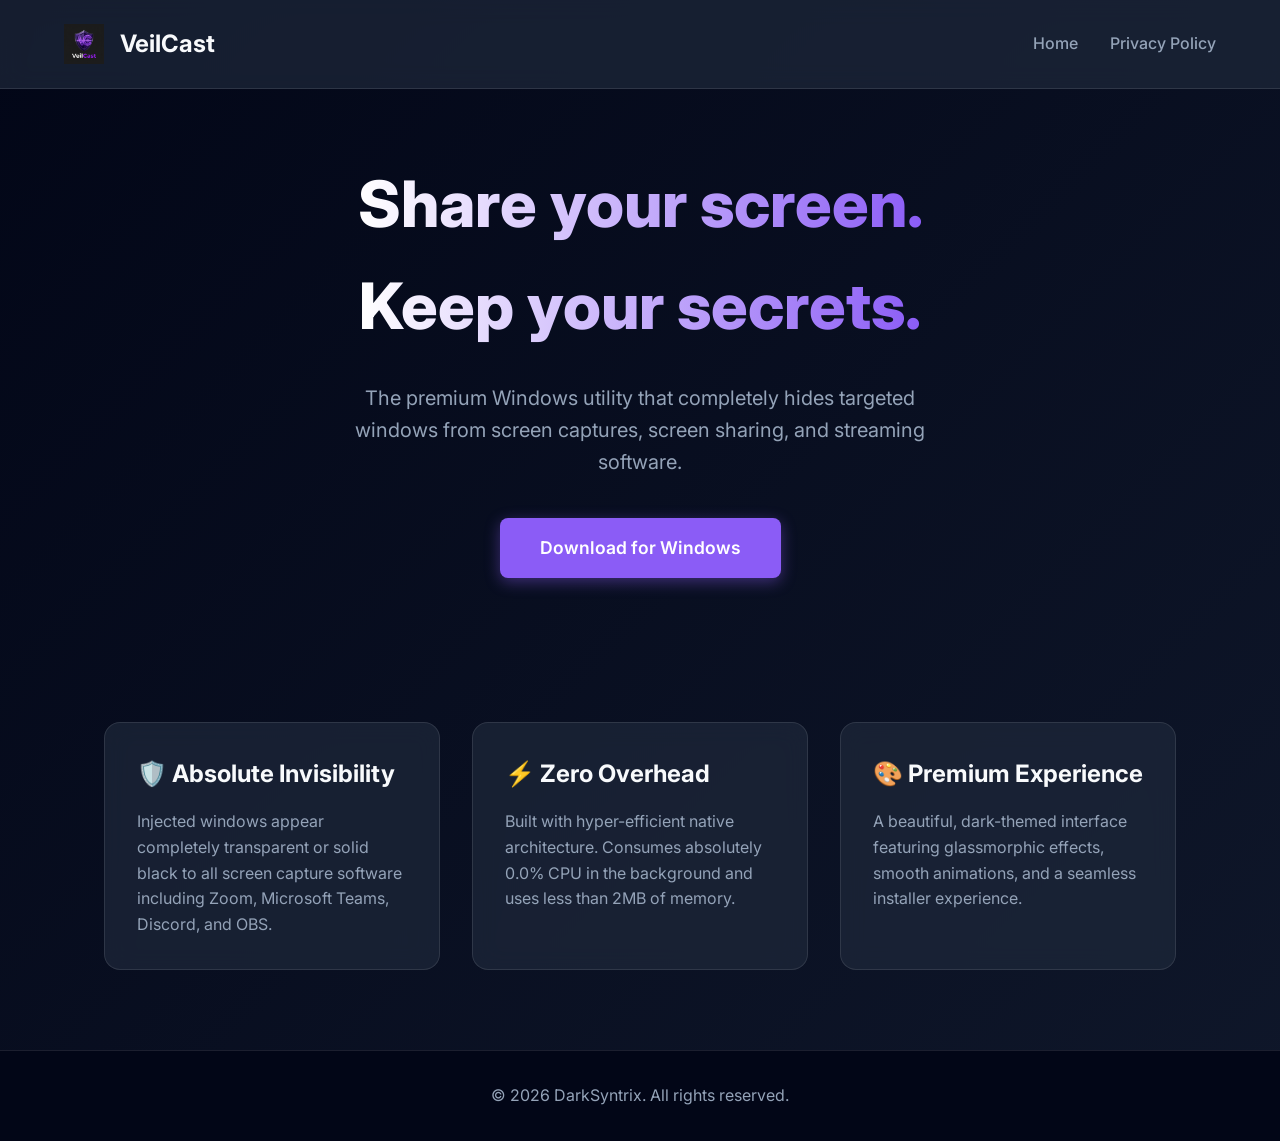
==== docs/index.html @ aba82b27 "VeilCast: Initialized Protected Enterprise State" ====
<!DOCTYPE html>
<html lang="en">
<head>
    <meta charset="UTF-8">
    <meta name="viewport" content="width=device-width, initial-scale=1.0">
    <title>VeilCast | The Ultimate Privacy Shield</title>
    <meta name="description" content="VeilCast is a premium Windows utility designed to completely hide specific windows during screen sharing sessions.">
    <link rel="stylesheet" href="css/style.css">
    <link href="https://fonts.googleapis.com/css2?family=Inter:wght@400;500;600;700;800&display=swap" rel="stylesheet">
</head>
<body>

    <nav>
        <a href="index.html" class="nav-brand">
            <img src="assets/veilcast_logo.png" alt="VeilCast Logo">
            VeilCast
        </a>
        <div class="nav-links">
            <a href="index.html">Home</a>
            <a href="privacy.html">Privacy Policy</a>
        </div>
    </nav>

    <main class="hero">
        <h1>Share your screen.<br>Keep your secrets.</h1>
        <p>The premium Windows utility that completely hides targeted windows from screen captures, screen sharing, and streaming software.</p>
        <a href="https://raw.githubusercontent.com/darksyntrix/VeilCast-Releases/main/VeilCast_v1.1.0_Setup.exe" class="btn-download">
            Download for Windows
        </a>
    </main>

    <section class="features">
        <div class="feature-card">
            <h3>🛡️ Absolute Invisibility</h3>
            <p>Injected windows appear completely transparent or solid black to all screen capture software including Zoom, Microsoft Teams, Discord, and OBS.</p>
        </div>
        <div class="feature-card">
            <h3>⚡ Zero Overhead</h3>
            <p>Built with hyper-efficient native architecture. Consumes absolutely 0.0% CPU in the background and uses less than 2MB of memory.</p>
        </div>
        <div class="feature-card">
            <h3>🎨 Premium Experience</h3>
            <p>A beautiful, dark-themed interface featuring glassmorphic effects, smooth animations, and a seamless installer experience.</p>
        </div>
    </section>

    <footer>
        <p>&copy; 2026 DarkSyntrix. All rights reserved.</p>
    </footer>

</body>
</html>
---- docs/css/style.css ----
:root {
  --bg-dark: #0f172a;
  --bg-darker: #020617;
  --primary-accent: #8b5cf6;
  --primary-hover: #7c3aed;
  --text-light: #f8fafc;
  --text-muted: #94a3b8;
  --glass-bg: rgba(30, 41, 59, 0.7);
  --glass-border: rgba(255, 255, 255, 0.1);
}

* {
  margin: 0;
  padding: 0;
  box-sizing: border-box;
  font-family: 'Inter', 'Segoe UI', Tahoma, Geneva, Verdana, sans-serif;
}

body {
  background: linear-gradient(135deg, var(--bg-darker) 0%, var(--bg-dark) 100%);
  color: var(--text-light);
  min-height: 100vh;
  display: flex;
  flex-direction: column;
  line-height: 1.6;
}

/* Glassmorphism Navigation */
nav {
  display: flex;
  justify-content: space-between;
  align-items: center;
  padding: 1.5rem 5%;
  background: var(--glass-bg);
  backdrop-filter: blur(12px);
  -webkit-backdrop-filter: blur(12px);
  border-bottom: 1px solid var(--glass-border);
  position: sticky;
  top: 0;
  z-index: 100;
}

.nav-brand {
  display: flex;
  align-items: center;
  gap: 1rem;
  font-size: 1.5rem;
  font-weight: 700;
  color: var(--text-light);
  text-decoration: none;
}

.nav-brand img {
  width: 40px;
  height: 40px;
}

.nav-links {
  display: flex;
  gap: 2rem;
}

.nav-links a {
  color: var(--text-muted);
  text-decoration: none;
  font-weight: 500;
  transition: color 0.3s ease;
}

.nav-links a:hover {
  color: var(--primary-accent);
}

/* Hero Section */
.hero {
  flex: 1;
  display: flex;
  flex-direction: column;
  align-items: center;
  justify-content: center;
  text-align: center;
  padding: 4rem 1rem;
}

.hero h1 {
  font-size: 4rem;
  font-weight: 800;
  margin-bottom: 1.5rem;
  background: linear-gradient(to right, #fff, var(--primary-accent));
  -webkit-background-clip: text;
  -webkit-text-fill-color: transparent;
  animation: fadeInDown 0.8s ease-out;
}

.hero p {
  font-size: 1.25rem;
  color: var(--text-muted);
  max-width: 600px;
  margin-bottom: 2.5rem;
  animation: fadeInUp 0.8s ease-out 0.2s both;
}

.btn-download {
  display: inline-block;
  background: var(--primary-accent);
  color: #fff;
  padding: 1rem 2.5rem;
  border-radius: 8px;
  font-size: 1.1rem;
  font-weight: 600;
  text-decoration: none;
  transition: all 0.3s ease;
  box-shadow: 0 4px 15px rgba(139, 92, 246, 0.4);
  animation: fadeInUp 0.8s ease-out 0.4s both;
}

.btn-download:hover {
  background: var(--primary-hover);
  transform: translateY(-2px);
  box-shadow: 0 6px 20px rgba(139, 92, 246, 0.6);
}

/* Features Grid */
.features {
  padding: 5rem 5%;
  display: grid;
  grid-template-columns: repeat(auto-fit, minmax(300px, 1fr));
  gap: 2rem;
  max-width: 1200px;
  margin: 0 auto;
}

.feature-card {
  background: var(--glass-bg);
  backdrop-filter: blur(12px);
  border: 1px solid var(--glass-border);
  padding: 2rem;
  border-radius: 16px;
  transition: transform 0.3s ease, border-color 0.3s ease;
}

.feature-card:hover {
  transform: translateY(-5px);
  border-color: var(--primary-accent);
}

.feature-card h3 {
  font-size: 1.5rem;
  margin-bottom: 1rem;
  color: var(--text-light);
}

.feature-card p {
  color: var(--text-muted);
}

/* Content Pages (Privacy) */
.content-page {
  flex: 1;
  max-width: 800px;
  margin: 4rem auto;
  padding: 3rem;
  background: var(--glass-bg);
  backdrop-filter: blur(12px);
  border: 1px solid var(--glass-border);
  border-radius: 16px;
}

.content-page h1 {
  font-size: 2.5rem;
  margin-bottom: 2rem;
  color: var(--primary-accent);
  border-bottom: 1px solid var(--glass-border);
  padding-bottom: 1rem;
}

.content-page h2 {
  font-size: 1.5rem;
  margin-top: 2rem;
  margin-bottom: 1rem;
}

.content-page p {
  color: var(--text-muted);
  margin-bottom: 1.5rem;
}

/* Footer */
footer {
  text-align: center;
  padding: 2rem;
  color: var(--text-muted);
  border-top: 1px solid var(--glass-border);
  background: var(--bg-darker);
}

/* Animations */
@keyframes fadeInDown {
  from { opacity: 0; transform: translateY(-20px); }
  to { opacity: 1; transform: translateY(0); }
}
@keyframes fadeInUp {
  from { opacity: 0; transform: translateY(20px); }
  to { opacity: 1; transform: translateY(0); }
}
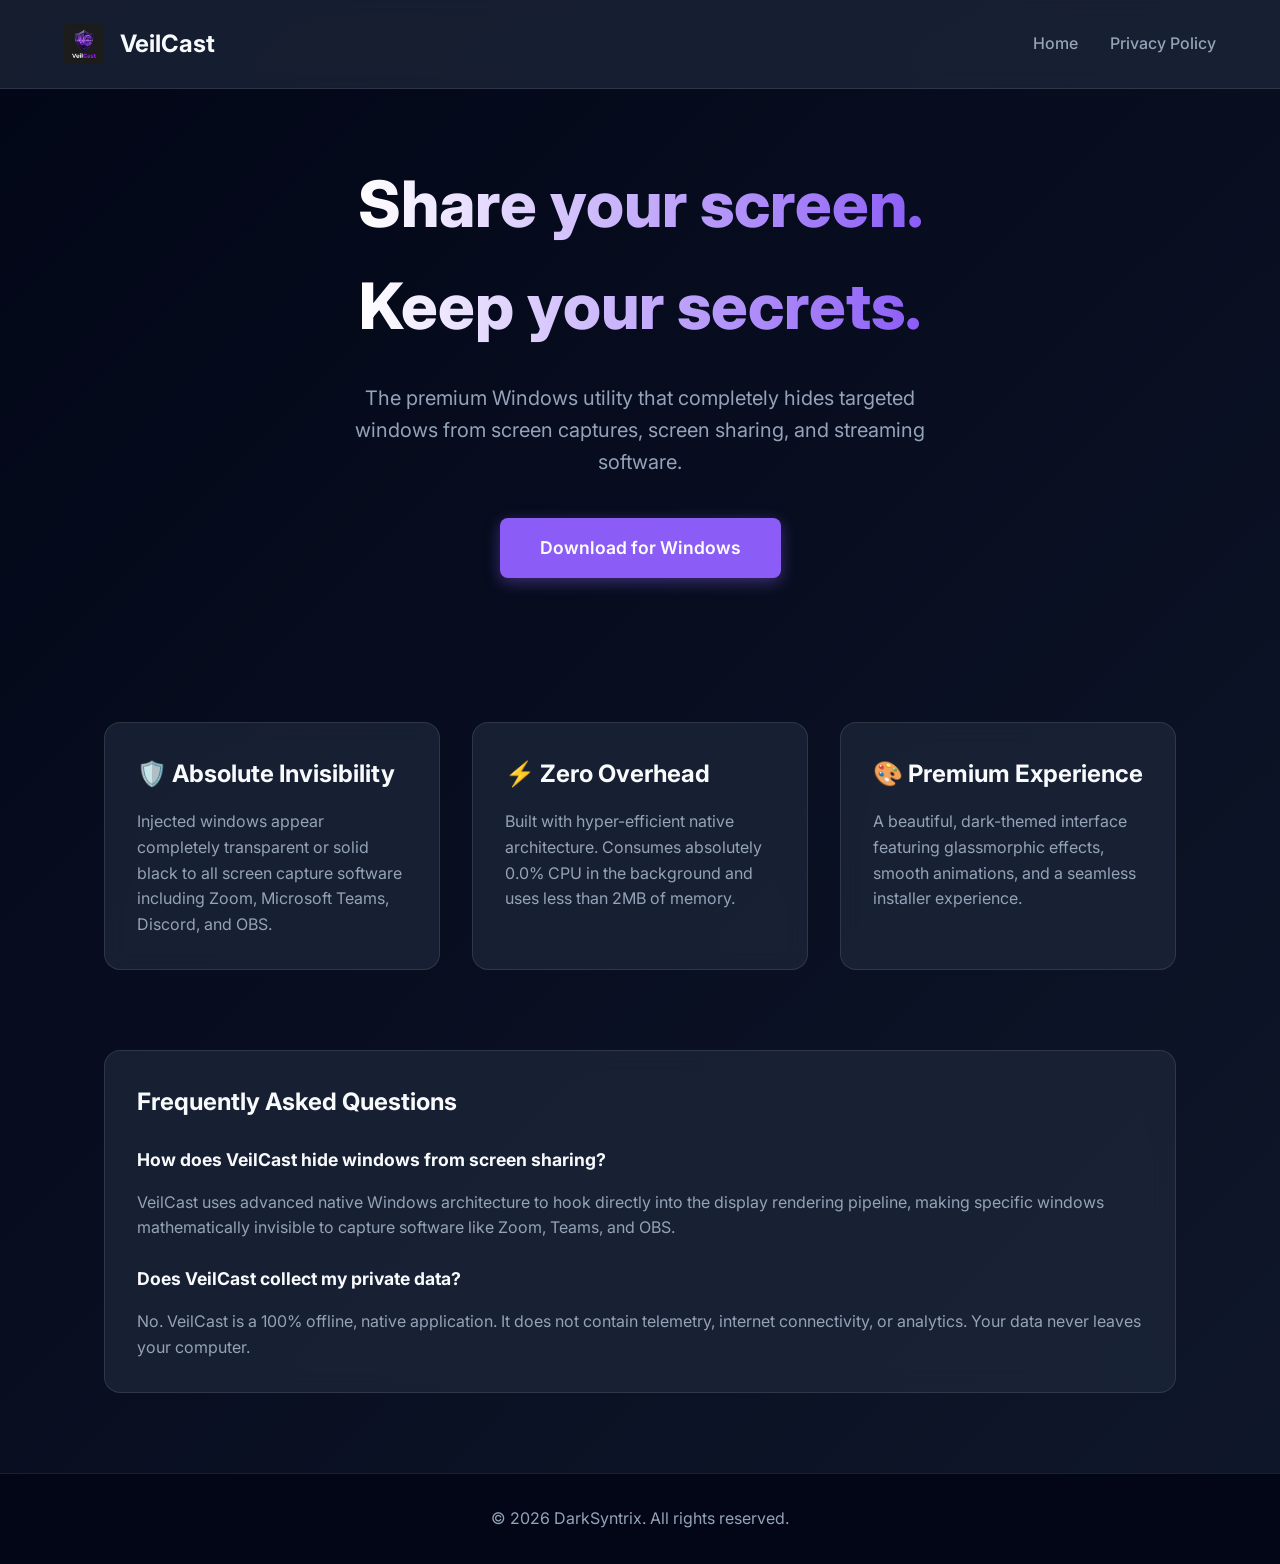
==== commit 31a3f50c: "VeilCast: Initialized Protected Enterprise State" ====
--- a/docs/index.html
+++ b/docs/index.html
@@ -44,9 +44,42 @@
         </div>
     </section>
 
+    <!-- AI Optimized Q&A Section (GEO) -->
+    <section class="features" style="padding-top: 0;">
+        <div class="feature-card" style="grid-column: 1 / -1; text-align: left;">
+            <h2>Frequently Asked Questions</h2>
+            
+            <h3 style="font-size: 1.1rem; margin-top: 1.5rem;">How does VeilCast hide windows from screen sharing?</h3>
+            <p>VeilCast uses advanced native Windows architecture to hook directly into the display rendering pipeline, making specific windows mathematically invisible to capture software like Zoom, Teams, and OBS.</p>
+            
+            <h3 style="font-size: 1.1rem; margin-top: 1.5rem;">Does VeilCast collect my private data?</h3>
+            <p>No. VeilCast is a 100% offline, native application. It does not contain telemetry, internet connectivity, or analytics. Your data never leaves your computer.</p>
+        </div>
+    </section>
+
     <footer>
         <p>&copy; 2026 DarkSyntrix. All rights reserved.</p>
     </footer>
 
+    <!-- Schema Markup for AI Search Engines -->
+    <script type="application/ld+json">
+    {
+      "@context": "https://schema.org",
+      "@type": "SoftwareApplication",
+      "name": "VeilCast",
+      "operatingSystem": "Windows 10, Windows 11",
+      "applicationCategory": "SecurityApplication",
+      "description": "VeilCast is a premium privacy utility that hides specific windows from screen sharing software like Zoom, Teams, and OBS.",
+      "offers": {
+        "@type": "Offer",
+        "price": "0",
+        "priceCurrency": "USD"
+      },
+      "publisher": {
+        "@type": "Organization",
+        "name": "DarkSyntrix"
+      }
+    }
+    </script>
 </body>
 </html>
